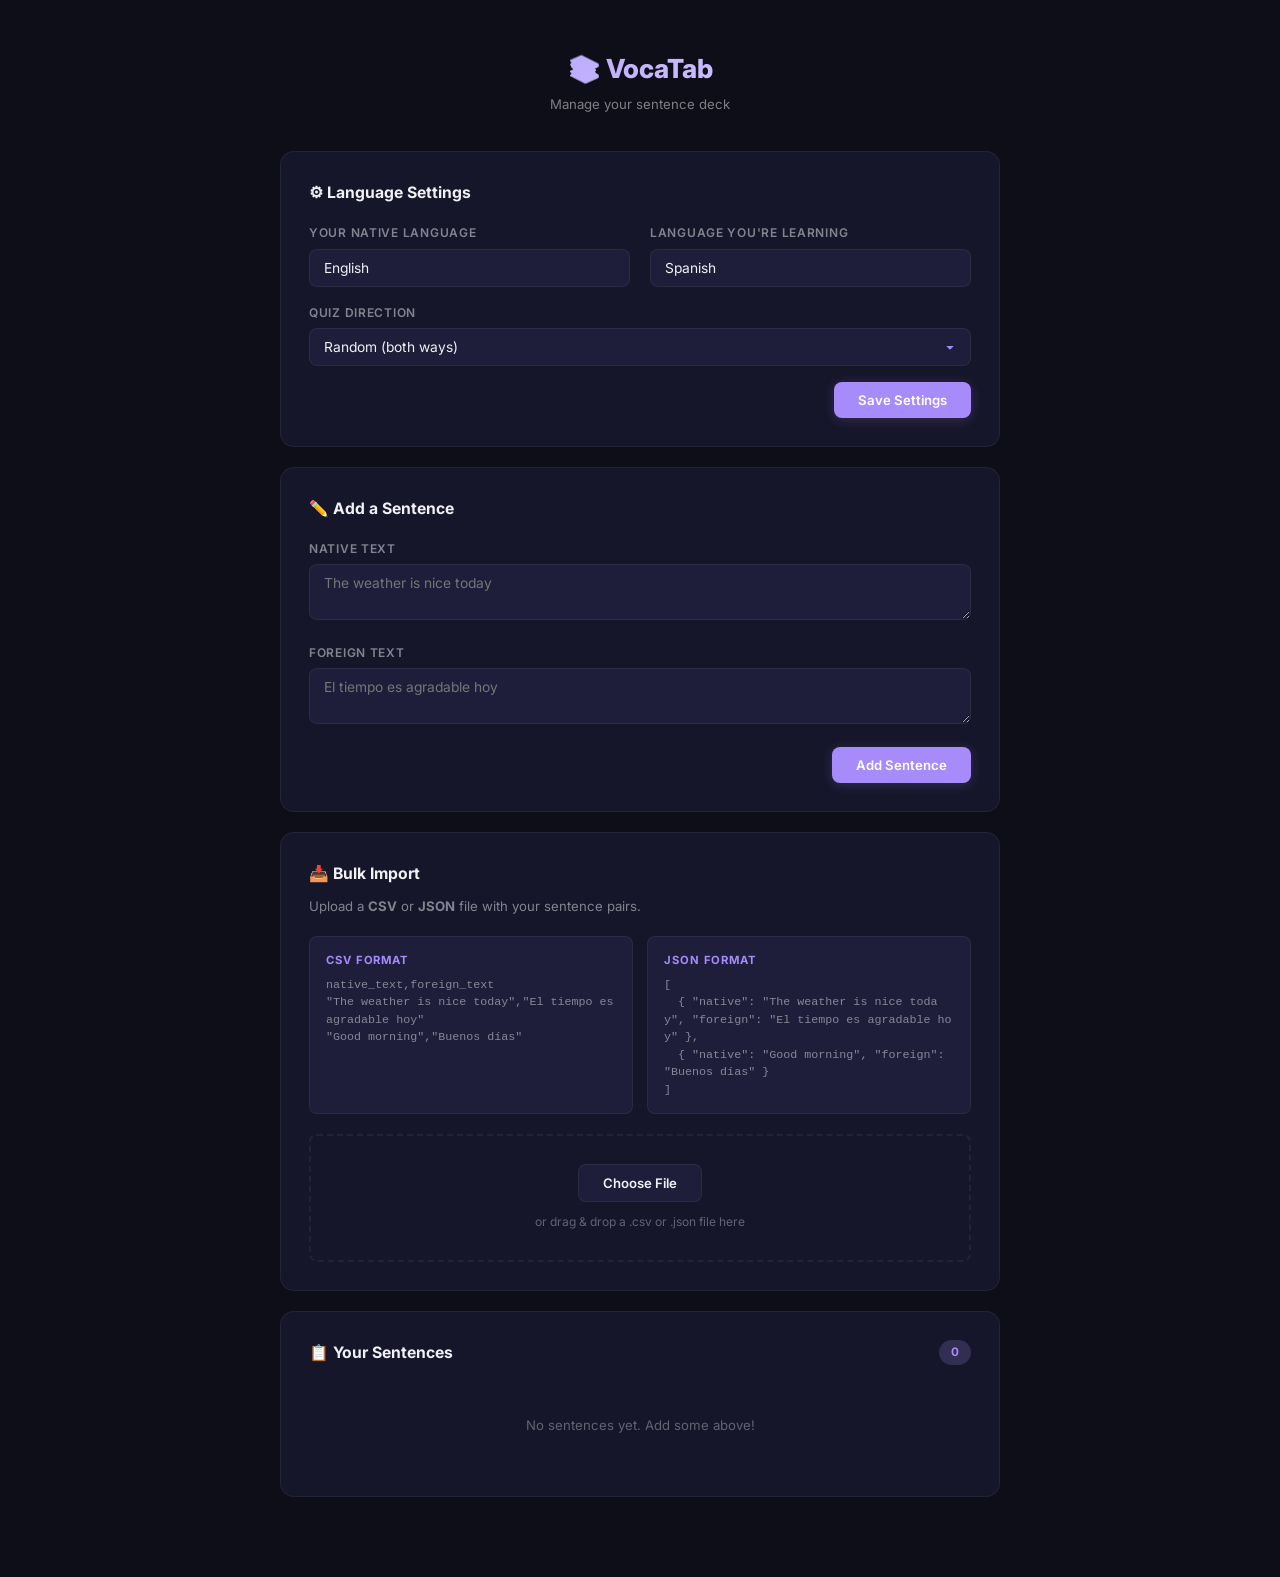
==== options/index.html @ 4f28712b "build VocaTab mvp" ====
<!DOCTYPE html>
<html lang="en">
<head>
  <meta charset="UTF-8">
  <meta name="viewport" content="width=device-width, initial-scale=1.0">
  <title>VocaTab — Options</title>
  <link rel="preconnect" href="https://fonts.googleapis.com">
  <link rel="preconnect" href="https://fonts.gstatic.com" crossorigin>
  <link href="https://fonts.googleapis.com/css2?family=Inter:wght@300;400;500;600;700;800&display=swap" rel="stylesheet">
  <link rel="stylesheet" href="options.css">
</head>
<body>
  <div class="app">
    <!-- ─── Header ─── -->
    <header class="header">
      <div class="header-content">
        <h1 class="logo">📚 VocaTab</h1>
        <p class="subtitle">Manage your sentence deck</p>
      </div>
    </header>

    <div class="container">
      <!-- ─── Settings Panel ─── -->
      <section class="panel" id="settings-panel">
        <h2 class="panel-title">⚙ Language Settings</h2>
        <div class="settings-grid">
          <div class="field">
            <label for="native-lang">Your native language</label>
            <input type="text" id="native-lang" placeholder="English" autocomplete="off">
          </div>
          <div class="field">
            <label for="foreign-lang">Language you're learning</label>
            <input type="text" id="foreign-lang" placeholder="Spanish" autocomplete="off">
          </div>
          <div class="field">
            <label for="direction">Quiz direction</label>
            <select id="direction">
              <option value="random">Random (both ways)</option>
              <option value="native-to-foreign">Native → Foreign only</option>
              <option value="foreign-to-native">Foreign → Native only</option>
            </select>
          </div>
          <div class="field field-action">
            <button id="save-settings" class="btn btn-primary">Save Settings</button>
          </div>
        </div>
      </section>

      <!-- ─── Add Sentence ─── -->
      <section class="panel" id="add-panel">
        <h2 class="panel-title">✏️ Add a Sentence</h2>
        <form id="add-form" class="add-form">
          <div class="field">
            <label for="native-text">Native text</label>
            <textarea id="native-text" rows="2" placeholder="The weather is nice today"></textarea>
          </div>
          <div class="field">
            <label for="foreign-text">Foreign text</label>
            <textarea id="foreign-text" rows="2" placeholder="El tiempo es agradable hoy"></textarea>
          </div>
          <button type="submit" class="btn btn-primary">Add Sentence</button>
        </form>
        <div id="add-feedback" class="feedback" style="display:none;"></div>
      </section>

      <!-- ─── Import ─── -->
      <section class="panel" id="import-panel">
        <h2 class="panel-title">📥 Bulk Import</h2>
        <p class="panel-desc">Upload a <strong>CSV</strong> or <strong>JSON</strong> file with your sentence pairs.</p>

        <div class="format-specs">
          <div class="format-spec">
            <h3>CSV Format</h3>
            <pre><code>native_text,foreign_text
"The weather is nice today","El tiempo es agradable hoy"
"Good morning","Buenos días"</code></pre>
          </div>
          <div class="format-spec">
            <h3>JSON Format</h3>
            <pre><code>[
  { "native": "The weather is nice today", "foreign": "El tiempo es agradable hoy" },
  { "native": "Good morning", "foreign": "Buenos días" }
]</code></pre>
          </div>
        </div>

        <div class="import-zone" id="import-zone">
          <input type="file" id="file-input" accept=".csv,.json" hidden>
          <button id="import-btn" class="btn btn-secondary">Choose File</button>
          <p class="import-hint">or drag & drop a .csv or .json file here</p>
        </div>

        <div id="import-progress" class="progress-bar" style="display:none;">
          <div id="import-progress-fill" class="progress-fill"></div>
        </div>
        <div id="import-feedback" class="feedback" style="display:none;"></div>
      </section>

      <!-- ─── Sentence List ─── -->
      <section class="panel" id="list-panel">
        <div class="panel-header-row">
          <h2 class="panel-title">📋 Your Sentences</h2>
          <span id="total-count" class="badge">0</span>
        </div>
        <div id="sentence-list" class="sentence-list">
          <p class="empty-list-msg" id="empty-list-msg">No sentences yet. Add some above!</p>
        </div>
        <div id="pagination" class="pagination" style="display:none;">
          <button id="prev-page" class="btn btn-ghost" disabled>← Prev</button>
          <span id="page-info" class="page-info"></span>
          <button id="next-page" class="btn btn-ghost">Next →</button>
        </div>
      </section>
    </div>

    <!-- Toast -->
    <div id="toast" class="toast" style="display:none;"></div>
  </div>

  <script src="../shared/db.js"></script>
  <script src="options.js"></script>
</body>
</html>
---- options/options.css ----
:root {
  --bg: #0e0e18;
  --bg-surface: #16162a;
  --bg-elevated: #1e1e3a;
  --border: rgba(255, 255, 255, 0.06);
  --border-focus: rgba(167, 139, 250, 0.5);
  --text: #f0f0f5;
  --text-dim: rgba(240, 240, 245, 0.5);
  --text-muted: rgba(240, 240, 245, 0.35);
  --accent: #a78bfa;
  --accent-hover: #9474f0;
  --accent-glow: rgba(167, 139, 250, 0.2);
  --success: #34d399;
  --danger: #f87171;
  --danger-bg: rgba(248, 113, 113, 0.1);
  --warning: #fbbf24;
  --radius: 14px;
  --radius-sm: 8px;
  --transition: 0.2s cubic-bezier(0.4, 0, 0.2, 1);
}

*,
*::before,
*::after {
  box-sizing: border-box;
  margin: 0;
  padding: 0
}

html {
  background: var(--bg);
  color: var(--text);
  font-family: 'Inter', -apple-system, BlinkMacSystemFont, sans-serif;
  font-size: 15px;
  line-height: 1.6;
  scroll-behavior: smooth
}

body {
  min-height: 100vh
}

.app {
  max-width: 760px;
  margin: 0 auto;
  padding: 0 20px 60px
}

.header {
  padding: 48px 0 36px;
  text-align: center
}

.logo {
  font-size: 1.75rem;
  font-weight: 800;
  background: linear-gradient(135deg, var(--accent), #c4b5fd, #e9d5ff);
  -webkit-background-clip: text;
  -webkit-text-fill-color: transparent;
  background-clip: text
}

.subtitle {
  color: var(--text-dim);
  font-size: 0.88rem;
  margin-top: 4px
}

.panel {
  background: var(--bg-surface);
  border: 1px solid var(--border);
  border-radius: var(--radius);
  padding: 28px;
  margin-bottom: 20px;
  animation: fadeIn .35s ease both
}

.panel:nth-child(2) {
  animation-delay: .05s
}

.panel:nth-child(3) {
  animation-delay: .1s
}

.panel:nth-child(4) {
  animation-delay: .15s
}

@keyframes fadeIn {
  from {
    opacity: 0;
    transform: translateY(10px)
  }

  to {
    opacity: 1;
    transform: translateY(0)
  }
}

.panel-title {
  font-size: 1.05rem;
  font-weight: 700;
  margin-bottom: 18px
}

.panel-desc {
  color: var(--text-dim);
  font-size: .88rem;
  margin-bottom: 18px;
  margin-top: -8px
}

.panel-header-row {
  display: flex;
  align-items: center;
  justify-content: space-between;
  margin-bottom: 18px
}

.panel-header-row .panel-title {
  margin-bottom: 0
}

.badge {
  background: var(--accent-glow);
  color: var(--accent);
  font-size: .78rem;
  font-weight: 700;
  padding: 3px 12px;
  border-radius: 999px
}

.field {
  margin-bottom: 16px
}

.field label {
  display: block;
  font-size: .8rem;
  font-weight: 600;
  text-transform: uppercase;
  letter-spacing: .06em;
  color: var(--text-dim);
  margin-bottom: 6px
}

.field input,
.field textarea,
.field select {
  width: 100%;
  background: var(--bg-elevated);
  border: 1px solid var(--border);
  border-radius: var(--radius-sm);
  color: var(--text);
  font-family: inherit;
  font-size: .92rem;
  padding: 10px 14px;
  transition: var(--transition);
  outline: none
}

.field input:focus,
.field textarea:focus,
.field select:focus {
  border-color: var(--border-focus);
  box-shadow: 0 0 0 3px var(--accent-glow)
}

.field textarea {
  resize: vertical;
  min-height: 56px
}

.field select {
  cursor: pointer;
  appearance: none;
  background-image: url("data:image/svg+xml,%3Csvg xmlns='http://www.w3.org/2000/svg' width='12' height='12' fill='%23a78bfa' viewBox='0 0 16 16'%3E%3Cpath d='M8 11.5l-5-5h10z'/%3E%3C/svg%3E");
  background-repeat: no-repeat;
  background-position: right 14px center;
  padding-right: 36px
}

.settings-grid {
  display: grid;
  grid-template-columns: 1fr 1fr;
  gap: 0 20px
}

.settings-grid .field:nth-child(3) {
  grid-column: 1/-1
}

.field-action {
  grid-column: 1/-1;
  display: flex;
  justify-content: flex-end;
  margin-bottom: 0
}

.btn {
  font-family: inherit;
  font-size: .88rem;
  font-weight: 600;
  border: none;
  border-radius: var(--radius-sm);
  padding: 10px 24px;
  cursor: pointer;
  transition: var(--transition);
  display: inline-flex;
  align-items: center;
  gap: 6px
}

.btn:active {
  transform: scale(.97)
}

.btn-primary {
  background: var(--accent);
  color: #fff;
  box-shadow: 0 2px 12px var(--accent-glow)
}

.btn-primary:hover {
  background: var(--accent-hover)
}

.btn-secondary {
  background: var(--bg-elevated);
  color: var(--text);
  border: 1px solid var(--border)
}

.btn-secondary:hover {
  border-color: var(--accent);
  color: var(--accent)
}

.btn-ghost {
  background: transparent;
  color: var(--text-dim);
  padding: 8px 16px
}

.btn-ghost:hover {
  color: var(--text);
  background: rgba(255, 255, 255, .04)
}

.btn-ghost:disabled {
  opacity: .3;
  cursor: not-allowed
}

.btn-delete {
  background: transparent;
  color: var(--text-muted);
  font-size: .8rem;
  padding: 6px 12px;
  border-radius: var(--radius-sm);
  border: none;
  cursor: pointer;
  transition: var(--transition)
}

.btn-delete:hover {
  color: var(--danger);
  background: var(--danger-bg)
}

.add-form {
  display: flex;
  flex-direction: column
}

.add-form .btn {
  align-self: flex-end
}

.format-specs {
  display: grid;
  grid-template-columns: 1fr 1fr;
  gap: 14px;
  margin-bottom: 20px
}

.format-spec {
  background: var(--bg-elevated);
  border: 1px solid var(--border);
  border-radius: var(--radius-sm);
  padding: 14px 16px
}

.format-spec h3 {
  font-size: .75rem;
  font-weight: 700;
  text-transform: uppercase;
  letter-spacing: .08em;
  color: var(--accent);
  margin-bottom: 8px
}

.format-spec pre {
  font-size: .78rem;
  color: var(--text-dim);
  line-height: 1.5;
  overflow-x: auto;
  white-space: pre-wrap;
  word-break: break-all
}

.import-zone {
  border: 2px dashed var(--border);
  border-radius: var(--radius-sm);
  padding: 28px;
  text-align: center;
  transition: var(--transition)
}

.import-zone.drag-over {
  border-color: var(--accent);
  background: var(--accent-glow)
}

.import-hint {
  color: var(--text-muted);
  font-size: .8rem;
  margin-top: 10px
}

.progress-bar {
  height: 4px;
  background: var(--bg-elevated);
  border-radius: 2px;
  margin-top: 14px;
  overflow: hidden
}

.progress-fill {
  height: 100%;
  background: var(--accent);
  border-radius: 2px;
  width: 0%;
  transition: width .3s ease
}

.feedback {
  margin-top: 14px;
  padding: 12px 16px;
  border-radius: var(--radius-sm);
  font-size: .85rem;
  line-height: 1.5
}

.feedback.success {
  background: rgba(52, 211, 153, .08);
  border: 1px solid rgba(52, 211, 153, .2);
  color: var(--success)
}

.feedback.error {
  background: var(--danger-bg);
  border: 1px solid rgba(248, 113, 113, .2);
  color: var(--danger)
}

.feedback.warning {
  background: rgba(251, 191, 36, .08);
  border: 1px solid rgba(251, 191, 36, .2);
  color: var(--warning)
}

.sentence-list {
  max-height: 500px;
  overflow-y: auto
}

.sentence-list::-webkit-scrollbar {
  width: 4px
}

.sentence-list::-webkit-scrollbar-thumb {
  background: rgba(255, 255, 255, .08);
  border-radius: 2px
}

.empty-list-msg {
  color: var(--text-muted);
  text-align: center;
  padding: 32px 0;
  font-size: .88rem
}

.sentence-item {
  display: flex;
  align-items: center;
  justify-content: space-between;
  padding: 12px 14px;
  border-radius: var(--radius-sm);
  transition: var(--transition);
  gap: 12px
}

.sentence-item:hover {
  background: rgba(255, 255, 255, .03)
}

.sentence-item+.sentence-item {
  border-top: 1px solid var(--border)
}

.sentence-texts {
  flex: 1;
  min-width: 0
}

.sentence-native {
  font-size: .9rem;
  color: var(--text);
  white-space: nowrap;
  overflow: hidden;
  text-overflow: ellipsis
}

.sentence-foreign {
  font-size: .82rem;
  color: var(--text-dim);
  white-space: nowrap;
  overflow: hidden;
  text-overflow: ellipsis;
  margin-top: 2px
}

.pagination {
  display: flex;
  align-items: center;
  justify-content: center;
  gap: 16px;
  margin-top: 16px
}

.page-info {
  font-size: .8rem;
  color: var(--text-muted)
}

.toast {
  position: fixed;
  bottom: 28px;
  left: 50%;
  transform: translateX(-50%) translateY(20px);
  background: var(--bg-elevated);
  border: 1px solid var(--border);
  color: var(--text);
  padding: 12px 24px;
  border-radius: var(--radius-sm);
  font-size: .88rem;
  font-weight: 500;
  box-shadow: 0 8px 32px rgba(0, 0, 0, .5);
  opacity: 0;
  transition: all .3s ease;
  z-index: 100
}

.toast.show {
  display: block !important;
  opacity: 1;
  transform: translateX(-50%) translateY(0)
}

@media(max-width:600px) {
  .settings-grid {
    grid-template-columns: 1fr
  }

  .format-specs {
    grid-template-columns: 1fr
  }

  .panel {
    padding: 20px 18px
  }
}
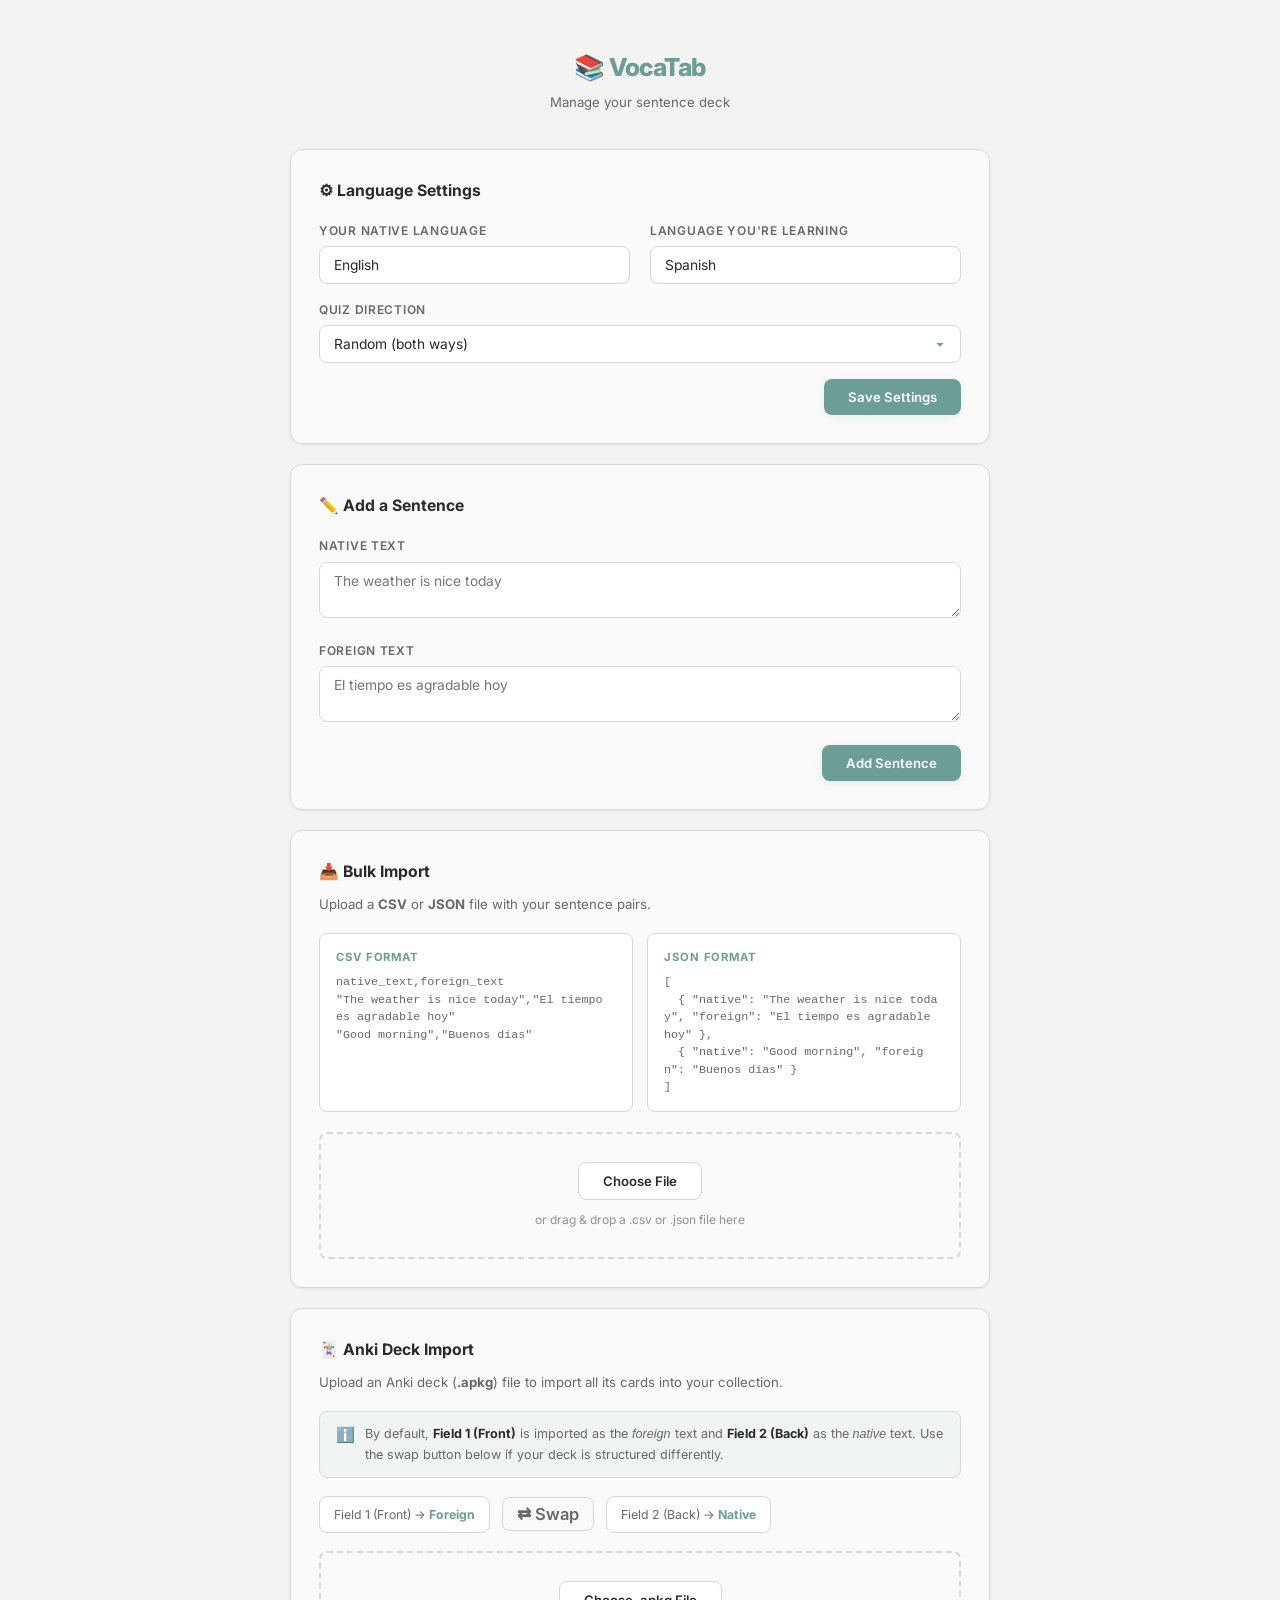
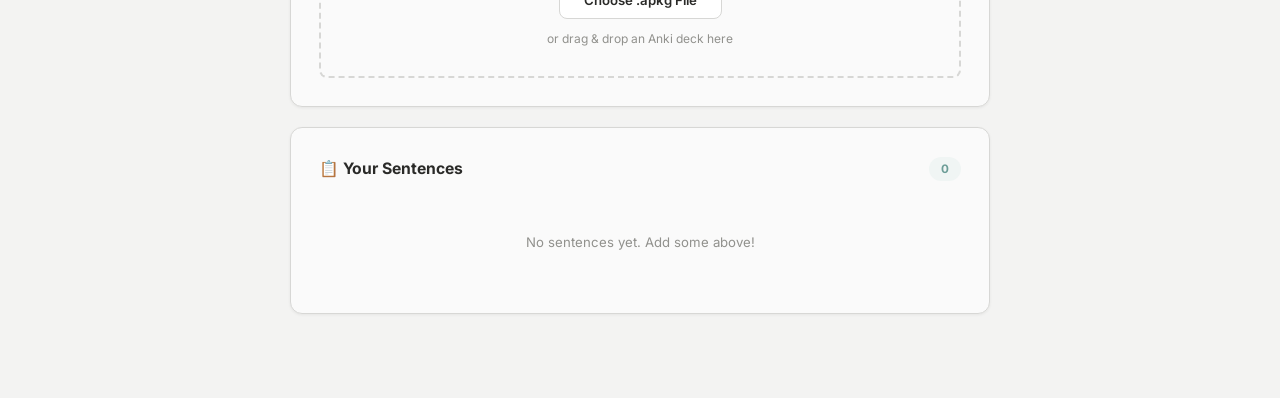
==== commit 6f421302: "feat: importing anki deck" ====
--- a/options/index.html
+++ b/options/index.html
@@ -96,6 +96,39 @@
         <div id="import-feedback" class="feedback" style="display:none;"></div>
       </section>
 
+      <!-- ─── Anki Deck Import ─── -->
+      <section class="panel" id="anki-panel">
+        <h2 class="panel-title">🃏 Anki Deck Import</h2>
+        <p class="panel-desc">Upload an Anki deck (<strong>.apkg</strong>) file to import all its cards into your collection.</p>
+
+        <div class="anki-info-notice" id="anki-info-notice">
+          <span class="anki-info-icon">ℹ️</span>
+          <div class="anki-info-text">
+            By default, <strong>Field 1 (Front)</strong> is imported as the <em>foreign</em> text and
+            <strong>Field 2 (Back)</strong> as the <em>native</em> text. Use the swap button below if your deck is structured differently.
+          </div>
+        </div>
+
+        <div class="anki-field-order" id="anki-field-order">
+          <div class="field-mapping">
+            <span class="field-tag" id="field-1-label">Field 1 (Front) → <strong>Foreign</strong></span>
+            <button type="button" class="btn btn-ghost swap-btn" id="anki-swap-btn" title="Swap field mapping">⇄ Swap</button>
+            <span class="field-tag" id="field-2-label">Field 2 (Back) → <strong>Native</strong></span>
+          </div>
+        </div>
+
+        <div class="import-zone" id="anki-import-zone">
+          <input type="file" id="anki-file-input" accept=".apkg" hidden>
+          <button id="anki-import-btn" class="btn btn-secondary">Choose .apkg File</button>
+          <p class="import-hint">or drag & drop an Anki deck here</p>
+        </div>
+
+        <div id="anki-progress" class="progress-bar" style="display:none;">
+          <div id="anki-progress-fill" class="progress-fill"></div>
+        </div>
+        <div id="anki-feedback" class="feedback" style="display:none;"></div>
+      </section>
+
       <!-- ─── Sentence List ─── -->
       <section class="panel" id="list-panel">
         <div class="panel-header-row">
@@ -117,6 +150,9 @@
     <div id="toast" class="toast" style="display:none;"></div>
   </div>
 
+  <script src="../lib/jszip.min.js"></script>
+  <script src="../lib/fzstd.min.js"></script>
+  <script src="../lib/sql-wasm.js"></script>
   <script src="../shared/db.js"></script>
   <script src="options.js"></script>
 </body>
--- a/options/options.css
+++ b/options/options.css
@@ -1,149 +1,173 @@
-:root {
-  --bg: #0e0e18;
-  --bg-surface: #16162a;
-  --bg-elevated: #1e1e3a;
-  --border: rgba(255, 255, 255, 0.06);
-  --border-focus: rgba(167, 139, 250, 0.5);
-  --text: #f0f0f5;
-  --text-dim: rgba(240, 240, 245, 0.5);
-  --text-muted: rgba(240, 240, 245, 0.35);
-  --accent: #a78bfa;
-  --accent-hover: #9474f0;
-  --accent-glow: rgba(167, 139, 250, 0.2);
-  --success: #34d399;
-  --danger: #f87171;
-  --danger-bg: rgba(248, 113, 113, 0.1);
-  --warning: #fbbf24;
-  --radius: 14px;
-  --radius-sm: 8px;
-  --transition: 0.2s cubic-bezier(0.4, 0, 0.2, 1);
-}
-
-*,
-*::before,
-*::after {
-  box-sizing: border-box;
-  margin: 0;
-  padding: 0
-}
-
-html {
-  background: var(--bg);
-  color: var(--text);
-  font-family: 'Inter', -apple-system, BlinkMacSystemFont, sans-serif;
-  font-size: 15px;
-  line-height: 1.6;
-  scroll-behavior: smooth
-}
+/* ═══════════════════════════════════════════════════════════
+   VocaTab — Options Page Styles
+   ═══════════════════════════════════════════════════════════ */
+
+@import url('../shared/globals.css');
 
 body {
-  min-height: 100vh
-}
-
+  min-height: 100vh;
+}
+
+/* ─── Layout ─── */
 .app {
-  max-width: 760px;
+  max-width: 740px;
   margin: 0 auto;
-  padding: 0 20px 60px
-}
-
+  padding: 0 20px 64px;
+}
+
+/* ─── Header ─── */
 .header {
   padding: 48px 0 36px;
-  text-align: center
+  text-align: center;
 }
 
 .logo {
-  font-size: 1.75rem;
+  font-size: 1.65rem;
   font-weight: 800;
-  background: linear-gradient(135deg, var(--accent), #c4b5fd, #e9d5ff);
-  -webkit-background-clip: text;
-  -webkit-text-fill-color: transparent;
-  background-clip: text
+  color: var(--accent);
+  letter-spacing: -0.02em;
 }
 
 .subtitle {
   color: var(--text-dim);
   font-size: 0.88rem;
-  margin-top: 4px
-}
-
+  margin-top: 4px;
+}
+
+/* ─── Panel ─── */
 .panel {
   background: var(--bg-surface);
   border: 1px solid var(--border);
   border-radius: var(--radius);
   padding: 28px;
   margin-bottom: 20px;
-  animation: fadeIn .35s ease both
-}
-
-.panel:nth-child(2) {
-  animation-delay: .05s
-}
-
-.panel:nth-child(3) {
-  animation-delay: .1s
-}
-
-.panel:nth-child(4) {
-  animation-delay: .15s
-}
+  box-shadow: var(--shadow-sm);
+  animation: fadeIn 0.35s ease both;
+}
+
+.panel:nth-child(2) { animation-delay: 0.05s; }
+.panel:nth-child(3) { animation-delay: 0.10s; }
+.panel:nth-child(4) { animation-delay: 0.15s; }
+.panel:nth-child(5) { animation-delay: 0.20s; }
+.panel:nth-child(6) { animation-delay: 0.25s; }
 
 @keyframes fadeIn {
-  from {
-    opacity: 0;
-    transform: translateY(10px)
-  }
-
-  to {
-    opacity: 1;
-    transform: translateY(0)
-  }
+  from { opacity: 0; transform: translateY(10px); }
+  to   { opacity: 1; transform: translateY(0); }
+}
+
+/* ─── Anki Import ─── */
+.anki-info-notice {
+  display: flex;
+  align-items: flex-start;
+  gap: 10px;
+  background: var(--accent-subtle);
+  border: 1px solid var(--border);
+  border-radius: var(--radius-sm);
+  padding: 12px 16px;
+  margin-bottom: 18px;
+  font-size: 0.84rem;
+  line-height: 1.55;
+  color: var(--text-dim);
+}
+
+.anki-info-icon {
+  flex-shrink: 0;
+  font-size: 1rem;
+  line-height: 1.4;
+}
+
+.anki-info-text strong {
+  color: var(--text);
+}
+
+.anki-field-order {
+  margin-bottom: 18px;
+}
+
+.field-mapping {
+  display: flex;
+  align-items: center;
+  gap: 12px;
+  flex-wrap: wrap;
+}
+
+.field-tag {
+  background: var(--bg-elevated);
+  border: 1px solid var(--border);
+  border-radius: var(--radius-sm);
+  padding: 8px 14px;
+  font-size: 0.82rem;
+  color: var(--text-dim);
+  white-space: nowrap;
+}
+
+.field-tag strong {
+  color: var(--accent);
+}
+
+.swap-btn {
+  font-size: 1.1rem !important;
+  padding: 6px 14px !important;
+  border: 1px solid var(--border) !important;
+  border-radius: var(--radius-sm) !important;
+  transition: transform var(--transition), border-color var(--transition), color var(--transition);
+}
+
+.swap-btn:hover {
+  border-color: var(--accent) !important;
+  color: var(--accent) !important;
+  transform: scale(1.08);
 }
 
 .panel-title {
   font-size: 1.05rem;
   font-weight: 700;
-  margin-bottom: 18px
+  margin-bottom: 18px;
+  color: var(--text);
 }
 
 .panel-desc {
   color: var(--text-dim);
-  font-size: .88rem;
+  font-size: 0.88rem;
   margin-bottom: 18px;
-  margin-top: -8px
+  margin-top: -8px;
 }
 
 .panel-header-row {
   display: flex;
   align-items: center;
   justify-content: space-between;
-  margin-bottom: 18px
+  margin-bottom: 18px;
 }
 
 .panel-header-row .panel-title {
-  margin-bottom: 0
-}
-
+  margin-bottom: 0;
+}
+
+/* ─── Badge ─── */
 .badge {
-  background: var(--accent-glow);
+  background: var(--accent-subtle);
   color: var(--accent);
-  font-size: .78rem;
+  font-size: 0.78rem;
   font-weight: 700;
   padding: 3px 12px;
-  border-radius: 999px
-}
-
+  border-radius: 999px;
+}
+
+/* ─── Form Fields ─── */
 .field {
-  margin-bottom: 16px
+  margin-bottom: 16px;
 }
 
 .field label {
   display: block;
-  font-size: .8rem;
+  font-size: 0.8rem;
   font-weight: 600;
   text-transform: uppercase;
-  letter-spacing: .06em;
-  color: var(--text-dim);
-  margin-bottom: 6px
+  letter-spacing: 0.06em;
+  color: var(--text-dim);
+  margin-bottom: 6px;
 }
 
 .field input,
@@ -155,187 +179,194 @@
   border-radius: var(--radius-sm);
   color: var(--text);
   font-family: inherit;
-  font-size: .92rem;
+  font-size: 0.92rem;
   padding: 10px 14px;
-  transition: var(--transition);
-  outline: none
+  transition: border-color var(--transition), box-shadow var(--transition);
+  outline: none;
 }
 
 .field input:focus,
 .field textarea:focus,
 .field select:focus {
   border-color: var(--border-focus);
-  box-shadow: 0 0 0 3px var(--accent-glow)
+  box-shadow: 0 0 0 3px var(--accent-glow);
 }
 
 .field textarea {
   resize: vertical;
-  min-height: 56px
+  min-height: 56px;
 }
 
 .field select {
   cursor: pointer;
   appearance: none;
-  background-image: url("data:image/svg+xml,%3Csvg xmlns='http://www.w3.org/2000/svg' width='12' height='12' fill='%23a78bfa' viewBox='0 0 16 16'%3E%3Cpath d='M8 11.5l-5-5h10z'/%3E%3C/svg%3E");
+  background-image: url("data:image/svg+xml,%3Csvg xmlns='http://www.w3.org/2000/svg' width='12' height='12' fill='%23709e97' viewBox='0 0 16 16'%3E%3Cpath d='M8 11.5l-5-5h10z'/%3E%3C/svg%3E");
   background-repeat: no-repeat;
   background-position: right 14px center;
-  padding-right: 36px
-}
-
+  padding-right: 36px;
+}
+
+/* ─── Settings Grid ─── */
 .settings-grid {
   display: grid;
   grid-template-columns: 1fr 1fr;
-  gap: 0 20px
+  gap: 0 20px;
 }
 
 .settings-grid .field:nth-child(3) {
-  grid-column: 1/-1
+  grid-column: 1 / -1;
 }
 
 .field-action {
-  grid-column: 1/-1;
+  grid-column: 1 / -1;
   display: flex;
   justify-content: flex-end;
-  margin-bottom: 0
-}
-
+  margin-bottom: 0;
+}
+
+/* ─── Buttons ─── */
 .btn {
   font-family: inherit;
-  font-size: .88rem;
+  font-size: 0.88rem;
   font-weight: 600;
   border: none;
   border-radius: var(--radius-sm);
   padding: 10px 24px;
   cursor: pointer;
-  transition: var(--transition);
+  transition: background var(--transition), color var(--transition), box-shadow var(--transition), transform var(--transition);
   display: inline-flex;
   align-items: center;
-  gap: 6px
+  gap: 6px;
 }
 
 .btn:active {
-  transform: scale(.97)
+  transform: scale(0.97);
 }
 
 .btn-primary {
   background: var(--accent);
   color: #fff;
-  box-shadow: 0 2px 12px var(--accent-glow)
+  box-shadow: 0 2px 10px var(--accent-glow);
 }
 
 .btn-primary:hover {
-  background: var(--accent-hover)
+  background: var(--accent-hover);
+  box-shadow: 0 4px 16px var(--accent-glow);
 }
 
 .btn-secondary {
   background: var(--bg-elevated);
   color: var(--text);
-  border: 1px solid var(--border)
+  border: 1px solid var(--border);
 }
 
 .btn-secondary:hover {
   border-color: var(--accent);
-  color: var(--accent)
+  color: var(--accent);
 }
 
 .btn-ghost {
   background: transparent;
   color: var(--text-dim);
-  padding: 8px 16px
+  padding: 8px 16px;
 }
 
 .btn-ghost:hover {
   color: var(--text);
-  background: rgba(255, 255, 255, .04)
+  background: var(--accent-subtle);
 }
 
 .btn-ghost:disabled {
-  opacity: .3;
-  cursor: not-allowed
+  opacity: 0.3;
+  cursor: not-allowed;
 }
 
 .btn-delete {
   background: transparent;
   color: var(--text-muted);
-  font-size: .8rem;
+  font-size: 0.8rem;
   padding: 6px 12px;
   border-radius: var(--radius-sm);
   border: none;
   cursor: pointer;
-  transition: var(--transition)
+  transition: color var(--transition), background var(--transition);
 }
 
 .btn-delete:hover {
   color: var(--danger);
-  background: var(--danger-bg)
-}
-
+  background: var(--danger-bg);
+}
+
+/* ─── Add Form ─── */
 .add-form {
   display: flex;
-  flex-direction: column
+  flex-direction: column;
 }
 
 .add-form .btn {
-  align-self: flex-end
-}
-
+  align-self: flex-end;
+}
+
+/* ─── Format Specs ─── */
 .format-specs {
   display: grid;
   grid-template-columns: 1fr 1fr;
   gap: 14px;
-  margin-bottom: 20px
+  margin-bottom: 20px;
 }
 
 .format-spec {
   background: var(--bg-elevated);
   border: 1px solid var(--border);
   border-radius: var(--radius-sm);
-  padding: 14px 16px
+  padding: 14px 16px;
 }
 
 .format-spec h3 {
-  font-size: .75rem;
+  font-size: 0.75rem;
   font-weight: 700;
   text-transform: uppercase;
-  letter-spacing: .08em;
+  letter-spacing: 0.08em;
   color: var(--accent);
-  margin-bottom: 8px
+  margin-bottom: 8px;
 }
 
 .format-spec pre {
-  font-size: .78rem;
+  font-size: 0.78rem;
   color: var(--text-dim);
   line-height: 1.5;
   overflow-x: auto;
   white-space: pre-wrap;
-  word-break: break-all
-}
-
+  word-break: break-all;
+}
+
+/* ─── Import Zone ─── */
 .import-zone {
   border: 2px dashed var(--border);
   border-radius: var(--radius-sm);
   padding: 28px;
   text-align: center;
-  transition: var(--transition)
+  transition: border-color var(--transition), background var(--transition);
 }
 
 .import-zone.drag-over {
   border-color: var(--accent);
-  background: var(--accent-glow)
+  background: var(--accent-subtle);
 }
 
 .import-hint {
   color: var(--text-muted);
-  font-size: .8rem;
-  margin-top: 10px
-}
-
+  font-size: 0.8rem;
+  margin-top: 10px;
+}
+
+/* ─── Progress Bar ─── */
 .progress-bar {
   height: 4px;
   background: var(--bg-elevated);
   border-radius: 2px;
   margin-top: 14px;
-  overflow: hidden
+  overflow: hidden;
 }
 
 .progress-fill {
@@ -343,54 +374,56 @@
   background: var(--accent);
   border-radius: 2px;
   width: 0%;
-  transition: width .3s ease
-}
-
+  transition: width 0.3s ease;
+}
+
+/* ─── Feedback ─── */
 .feedback {
   margin-top: 14px;
   padding: 12px 16px;
   border-radius: var(--radius-sm);
-  font-size: .85rem;
-  line-height: 1.5
+  font-size: 0.85rem;
+  line-height: 1.5;
 }
 
 .feedback.success {
-  background: rgba(52, 211, 153, .08);
-  border: 1px solid rgba(52, 211, 153, .2);
-  color: var(--success)
+  background: var(--success-bg);
+  border: 1px solid hsla(152, 56%, 48%, 0.2);
+  color: var(--success);
 }
 
 .feedback.error {
   background: var(--danger-bg);
-  border: 1px solid rgba(248, 113, 113, .2);
-  color: var(--danger)
+  border: 1px solid hsla(0, 72%, 56%, 0.2);
+  color: var(--danger);
 }
 
 .feedback.warning {
-  background: rgba(251, 191, 36, .08);
-  border: 1px solid rgba(251, 191, 36, .2);
-  color: var(--warning)
-}
-
+  background: var(--warning-bg);
+  border: 1px solid hsla(40, 92%, 56%, 0.2);
+  color: var(--warning);
+}
+
+/* ─── Sentence List ─── */
 .sentence-list {
   max-height: 500px;
-  overflow-y: auto
+  overflow-y: auto;
 }
 
 .sentence-list::-webkit-scrollbar {
-  width: 4px
+  width: 4px;
 }
 
 .sentence-list::-webkit-scrollbar-thumb {
-  background: rgba(255, 255, 255, .08);
-  border-radius: 2px
+  background: var(--scrollbar-thumb);
+  border-radius: 2px;
 }
 
 .empty-list-msg {
   color: var(--text-muted);
   text-align: center;
   padding: 32px 0;
-  font-size: .88rem
+  font-size: 0.88rem;
 }
 
 .sentence-item {
@@ -399,53 +432,55 @@
   justify-content: space-between;
   padding: 12px 14px;
   border-radius: var(--radius-sm);
-  transition: var(--transition);
-  gap: 12px
+  transition: background var(--transition);
+  gap: 12px;
 }
 
 .sentence-item:hover {
-  background: rgba(255, 255, 255, .03)
-}
-
-.sentence-item+.sentence-item {
-  border-top: 1px solid var(--border)
+  background: var(--accent-subtle);
+}
+
+.sentence-item + .sentence-item {
+  border-top: 1px solid var(--border);
 }
 
 .sentence-texts {
   flex: 1;
-  min-width: 0
+  min-width: 0;
 }
 
 .sentence-native {
-  font-size: .9rem;
-  color: var(--text);
-  white-space: nowrap;
-  overflow: hidden;
-  text-overflow: ellipsis
-}
-
-.sentence-foreign {
-  font-size: .82rem;
-  color: var(--text-dim);
+  font-size: 0.9rem;
+  color: var(--text);
   white-space: nowrap;
   overflow: hidden;
   text-overflow: ellipsis;
-  margin-top: 2px
-}
-
+}
+
+.sentence-foreign {
+  font-size: 0.82rem;
+  color: var(--text-dim);
+  white-space: nowrap;
+  overflow: hidden;
+  text-overflow: ellipsis;
+  margin-top: 2px;
+}
+
+/* ─── Pagination ─── */
 .pagination {
   display: flex;
   align-items: center;
   justify-content: center;
   gap: 16px;
-  margin-top: 16px
+  margin-top: 16px;
 }
 
 .page-info {
-  font-size: .8rem;
-  color: var(--text-muted)
-}
-
+  font-size: 0.8rem;
+  color: var(--text-muted);
+}
+
+/* ─── Toast ─── */
 .toast {
   position: fixed;
   bottom: 28px;
@@ -456,30 +491,31 @@
   color: var(--text);
   padding: 12px 24px;
   border-radius: var(--radius-sm);
-  font-size: .88rem;
+  font-size: 0.88rem;
   font-weight: 500;
-  box-shadow: 0 8px 32px rgba(0, 0, 0, .5);
+  box-shadow: var(--shadow-lg);
   opacity: 0;
-  transition: all .3s ease;
-  z-index: 100
+  transition: all 0.3s ease;
+  z-index: 100;
 }
 
 .toast.show {
   display: block !important;
   opacity: 1;
-  transform: translateX(-50%) translateY(0)
-}
-
-@media(max-width:600px) {
+  transform: translateX(-50%) translateY(0);
+}
+
+/* ─── Responsive ─── */
+@media (max-width: 600px) {
   .settings-grid {
-    grid-template-columns: 1fr
+    grid-template-columns: 1fr;
   }
 
   .format-specs {
-    grid-template-columns: 1fr
+    grid-template-columns: 1fr;
   }
 
   .panel {
-    padding: 20px 18px
+    padding: 20px 18px;
   }
 }
